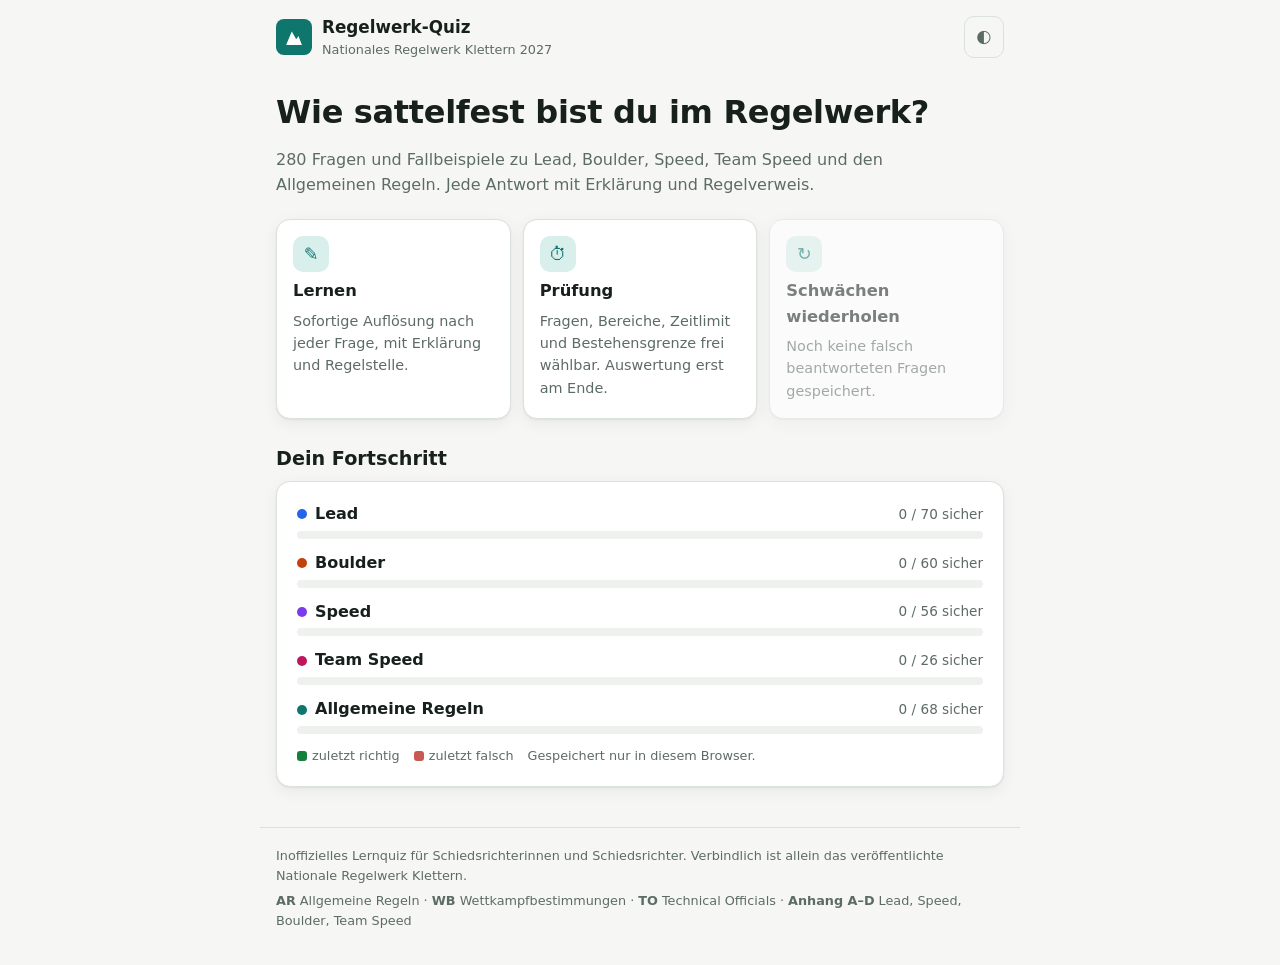
==== index.html @ 41e725f5 "Regelwerk-Quiz Klettern: 280 Fragen, Lern-, Prüfungs- und Wiederholmodus Co-Authored-By: Claude Opus" ====
<!doctype html>
<html lang="de">
<head>
  <meta charset="utf-8">
  <meta name="viewport" content="width=device-width, initial-scale=1">
  <title>Regelwerk-Quiz Klettern</title>
  <meta name="description" content="Lern- und Prüfungsquiz zum Nationalen Regelwerk Klettern für Schiedsrichterinnen und Schiedsrichter: Lead, Boulder, Speed, Team Speed und Allgemeine Regeln.">
  <meta name="theme-color" content="#0f766e">
  <link rel="icon" href="data:image/svg+xml,%3Csvg xmlns='http://www.w3.org/2000/svg' viewBox='0 0 32 32'%3E%3Crect width='32' height='32' rx='7' fill='%230f766e'/%3E%3Cpath d='M9 23l5-12 4 7 2-3 3 8z' fill='white'/%3E%3C/svg%3E">
  <link rel="stylesheet" href="styles.css">
</head>
<body>
  <header class="topbar">
    <button class="brand" id="homeBtn" type="button" aria-label="Zur Startseite">
      <span class="logo" aria-hidden="true">
        <svg viewBox="0 0 32 32"><rect width="32" height="32" rx="7"/><path d="M9 23l5-12 4 7 2-3 3 8z"/></svg>
      </span>
      <span class="brand-text">
        <strong>Regelwerk-Quiz</strong>
        <small>Nationales Regelwerk Klettern 2027</small>
      </span>
    </button>
    <button class="ghost small" id="themeBtn" type="button" aria-label="Farbschema wechseln">◐</button>
  </header>

  <main id="app" tabindex="-1"></main>

  <footer class="footer">
    <p>Inoffizielles Lernquiz für Schiedsrichterinnen und Schiedsrichter. Verbindlich ist allein das veröffentlichte Nationale Regelwerk Klettern.</p>
    <p class="abbr"><b>AR</b> Allgemeine Regeln · <b>WB</b> Wettkampfbestimmungen · <b>TO</b> Technical Officials · <b>Anhang A–D</b> Lead, Speed, Boulder, Team Speed</p>
  </footer>

  <script src="data/lead.js"></script>
  <script src="data/boulder.js"></script>
  <script src="data/speed.js"></script>
  <script src="data/teamspeed.js"></script>
  <script src="data/allgemein.js"></script>
  <script src="app.js"></script>
</body>
</html>
---- styles.css ----
:root {
  --bg: #f6f7f5;
  --surface: #ffffff;
  --surface-2: #eef1ee;
  --text: #17201d;
  --muted: #5d6b66;
  --border: #dbe1dd;
  --accent: #0f766e;
  --accent-strong: #0b5c56;
  --accent-soft: #d8efec;
  --on-accent: #ffffff;
  --ok: #15803d;
  --ok-soft: #dcf3e3;
  --bad: #b42318;
  --bad-soft: #fbe2df;
  --warn: #a15c07;
  --warn-soft: #fbecd2;
  --shadow: 0 1px 2px rgba(16, 24, 20, .06), 0 4px 16px rgba(16, 24, 20, .06);
  --radius: 14px;

  --c-lead: #2563eb;
  --c-boulder: #c2410c;
  --c-speed: #7c3aed;
  --c-teamspeed: #be185d;
  --c-allgemein: #0f766e;
  color-scheme: light;
}

@media (prefers-color-scheme: dark) {
  :root:not([data-theme="light"]) {
    --bg: #0f1412;
    --surface: #171e1b;
    --surface-2: #1f2824;
    --text: #e8eeeb;
    --muted: #9aa8a2;
    --border: #2c3833;
    --accent: #2dd4bf;
    --accent-strong: #5eead4;
    --accent-soft: #123a35;
    --on-accent: #06201d;
    --ok: #4ade80;
    --ok-soft: #12301d;
    --bad: #f87171;
    --bad-soft: #3a1513;
    --warn: #fbbf24;
    --warn-soft: #3a2a0c;
    --shadow: 0 1px 2px rgba(0, 0, 0, .3), 0 4px 16px rgba(0, 0, 0, .25);
    --c-lead: #60a5fa;
    --c-boulder: #fb923c;
    --c-speed: #a78bfa;
    --c-teamspeed: #f472b6;
    --c-allgemein: #2dd4bf;
    color-scheme: dark;
  }
}
:root[data-theme="dark"] {
  --bg: #0f1412;
  --surface: #171e1b;
  --surface-2: #1f2824;
  --text: #e8eeeb;
  --muted: #9aa8a2;
  --border: #2c3833;
  --accent: #2dd4bf;
  --accent-strong: #5eead4;
  --accent-soft: #123a35;
  --on-accent: #06201d;
  --ok: #4ade80;
  --ok-soft: #12301d;
  --bad: #f87171;
  --bad-soft: #3a1513;
  --warn: #fbbf24;
  --warn-soft: #3a2a0c;
  --shadow: 0 1px 2px rgba(0, 0, 0, .3), 0 4px 16px rgba(0, 0, 0, .25);
  --c-lead: #60a5fa;
  --c-boulder: #fb923c;
  --c-speed: #a78bfa;
  --c-teamspeed: #f472b6;
  --c-allgemein: #2dd4bf;
  color-scheme: dark;
}

* { box-sizing: border-box; }
html { -webkit-text-size-adjust: 100%; }
body {
  margin: 0;
  background: var(--bg);
  color: var(--text);
  font: 16px/1.55 system-ui, -apple-system, "Segoe UI", Roboto, "Helvetica Neue", Arial, sans-serif;
  min-height: 100vh;
  display: flex;
  flex-direction: column;
}
main { flex: 1; width: 100%; max-width: 760px; margin: 0 auto; padding: 8px 16px 40px; outline: none; }
h1, h2, h3 { line-height: 1.25; margin: 0 0 .5em; }
h1 { font-size: clamp(1.5rem, 4vw, 2rem); letter-spacing: -.01em; }
h2 { font-size: 1.2rem; }
h3 { font-size: 1rem; }
p { margin: 0 0 1em; }
button { font: inherit; color: inherit; cursor: pointer; }
:focus-visible { outline: 3px solid var(--accent); outline-offset: 2px; border-radius: 6px; }
main:focus-visible, main:focus { outline: none; }

/* Top bar */
.topbar {
  display: flex; align-items: center; justify-content: space-between;
  max-width: 760px; width: 100%; margin: 0 auto; padding: 14px 16px 6px;
}
.brand { display: flex; align-items: center; gap: 10px; background: none; border: 0; padding: 0; text-align: left; }
.logo svg { width: 36px; height: 36px; display: block; }
.logo rect { fill: var(--accent); }
.logo path { fill: var(--surface); }
.brand-text { display: flex; flex-direction: column; }
.brand-text strong { font-size: 1.05rem; }
.brand-text small { color: var(--muted); font-size: .8rem; }

/* Generic */
.card {
  background: var(--surface); border: 1px solid var(--border); border-radius: var(--radius);
  box-shadow: var(--shadow); padding: 20px;
}
.stack > * + * { margin-top: 16px; }
.muted { color: var(--muted); }
.small { font-size: .875rem; }
.row { display: flex; gap: 10px; flex-wrap: wrap; align-items: center; }
.spacer { flex: 1; }

.btn {
  display: inline-flex; align-items: center; justify-content: center; gap: 8px;
  border-radius: 10px; border: 1px solid transparent; padding: 11px 18px; font-weight: 600;
  background: var(--accent); color: var(--on-accent); min-height: 44px; transition: background .15s, transform .05s;
}
.btn:hover { background: var(--accent-strong); }
.btn:active { transform: translateY(1px); }
.btn:disabled { opacity: .45; cursor: not-allowed; }
.btn.secondary { background: var(--surface); color: var(--text); border-color: var(--border); }
.btn.secondary:hover { background: var(--surface-2); }
.btn.block { width: 100%; }
.ghost { background: none; border: 1px solid var(--border); border-radius: 10px; padding: 6px 10px; color: var(--muted); }
.ghost:hover { color: var(--text); background: var(--surface); }
.ghost.small { min-width: 40px; min-height: 40px; font-size: 1.1rem; }
.linkbtn { background: none; border: 0; padding: 0; color: var(--accent); font-weight: 600; text-decoration: underline; text-underline-offset: 3px; }

/* Home */
.hero { padding: 18px 0 6px; }
.hero p { color: var(--muted); max-width: 60ch; }
.modes { display: grid; gap: 12px; grid-template-columns: 1fr; }
@media (min-width: 640px) { .modes { grid-template-columns: repeat(3, 1fr); } }
.mode {
  text-align: left; background: var(--surface); border: 1px solid var(--border); border-radius: var(--radius);
  padding: 16px; box-shadow: var(--shadow); display: flex; flex-direction: column; gap: 6px; min-height: 100%;
  transition: border-color .15s, transform .1s;
}
.mode:hover:not(:disabled) { border-color: var(--accent); transform: translateY(-1px); }
.mode:disabled { opacity: .55; cursor: not-allowed; }
.mode .icon { width: 36px; height: 36px; border-radius: 10px; display: grid; place-items: center; background: var(--accent-soft); color: var(--accent); font-size: 1.1rem; }
.mode strong { font-size: 1.02rem; }
.mode span.desc { color: var(--muted); font-size: .9rem; }

.section-title { display: flex; align-items: baseline; justify-content: space-between; gap: 10px; margin: 28px 0 10px; }
.section-title h2 { margin: 0; }

.progress-list { display: grid; gap: 12px; }
.prog-row { display: grid; grid-template-columns: 1fr auto; gap: 4px 12px; align-items: center; }
.prog-row .label { display: flex; align-items: center; gap: 8px; font-weight: 600; }
.prog-row .nums { color: var(--muted); font-size: .85rem; font-variant-numeric: tabular-nums; }
.bar { grid-column: 1 / -1; height: 8px; border-radius: 99px; background: var(--surface-2); overflow: hidden; display: flex; }
.bar > i { display: block; height: 100%; }
.bar > i.ok { background: var(--ok); }
.bar > i.bad { background: var(--bad); opacity: .75; }
.legend { display: flex; gap: 14px; flex-wrap: wrap; font-size: .8rem; color: var(--muted); margin-top: 12px; }
.legend i { display: inline-block; width: 10px; height: 10px; border-radius: 3px; margin-right: 5px; vertical-align: -1px; }

.dot { width: 10px; height: 10px; border-radius: 50%; display: inline-block; flex: none; }
.d-lead { --dc: var(--c-lead); }
.d-boulder { --dc: var(--c-boulder); }
.d-speed { --dc: var(--c-speed); }
.d-teamspeed { --dc: var(--c-teamspeed); }
.d-allgemein { --dc: var(--c-allgemein); }
.dot { background: var(--dc); }

/* Setup */
.field { display: flex; flex-direction: column; gap: 8px; }
.field > label, .field > .flabel { font-weight: 600; }
.chips { display: flex; flex-wrap: wrap; gap: 8px; }
.chip {
  display: inline-flex; align-items: center; gap: 8px; border: 1px solid var(--border); background: var(--surface);
  border-radius: 99px; padding: 8px 14px; min-height: 40px; user-select: none; cursor: pointer;
}
.chip input { position: absolute; opacity: 0; pointer-events: none; }
.chip:has(input:checked) { border-color: var(--dc, var(--accent)); background: color-mix(in srgb, var(--dc, var(--accent)) 12%, var(--surface)); }
.chip:has(input:focus-visible) { outline: 3px solid var(--accent); outline-offset: 2px; }
.chip .cnt { color: var(--muted); font-size: .8rem; font-variant-numeric: tabular-nums; }
.chip.plain { --dc: var(--accent); }
.seg { display: inline-flex; align-self: flex-start; border: 1px solid var(--border); border-radius: 10px; overflow: hidden; flex-wrap: wrap; }
.seg label { padding: 8px 14px; cursor: pointer; border-right: 1px solid var(--border); min-height: 40px; display: inline-flex; align-items: center; }
.seg label:last-child { border-right: 0; }
.seg input { position: absolute; opacity: 0; pointer-events: none; }
.seg label:has(input:checked) { background: var(--accent); color: var(--on-accent); }
.seg label:has(input:focus-visible) { outline: 3px solid var(--accent); outline-offset: -3px; }
input[type="range"] { width: 100%; accent-color: var(--accent); }
.range-row { display: flex; align-items: center; gap: 12px; }
.range-row output { min-width: 3.5ch; font-weight: 700; font-variant-numeric: tabular-nums; text-align: right; }
.hint { font-size: .85rem; color: var(--muted); }

/* Quiz */
.quizbar { display: flex; align-items: center; gap: 12px; margin: 6px 0 14px; }
.quizbar .count { font-variant-numeric: tabular-nums; color: var(--muted); font-size: .9rem; white-space: nowrap; }
.quizbar .track { flex: 1; height: 6px; background: var(--surface-2); border-radius: 99px; overflow: hidden; }
.quizbar .track > i { display: block; height: 100%; background: var(--accent); transition: width .25s; }
.timer { font-variant-numeric: tabular-nums; font-weight: 700; padding: 4px 10px; border-radius: 8px; background: var(--surface-2); }
.timer.low { background: var(--bad-soft); color: var(--bad); }
.tags { display: flex; flex-wrap: wrap; gap: 6px; margin-bottom: 10px; }
.tag { font-size: .78rem; font-weight: 600; padding: 3px 9px; border-radius: 99px; background: var(--surface-2); color: var(--muted); display: inline-flex; align-items: center; gap: 6px; }
.tag.disc { background: color-mix(in srgb, var(--dc) 14%, var(--surface)); color: var(--text); }
.tag.case { background: var(--warn-soft); color: var(--warn); }
.lvl { letter-spacing: 1px; }
.question { font-size: 1.12rem; font-weight: 600; margin-bottom: 6px; }
.multi-hint { font-size: .85rem; color: var(--accent); font-weight: 600; margin-bottom: 12px; }
.options { display: grid; gap: 10px; margin-top: 12px; }
.opt {
  display: flex; align-items: flex-start; gap: 12px; width: 100%; text-align: left;
  border: 1.5px solid var(--border); border-radius: 12px; background: var(--surface); padding: 12px 14px; min-height: 52px;
  transition: border-color .12s, background .12s;
}
.opt:hover:not(:disabled) { border-color: var(--accent); }
.opt .mark {
  flex: none; width: 22px; height: 22px; border: 2px solid var(--border); border-radius: 50%; margin-top: 1px;
  display: grid; place-items: center; font-size: .8rem; font-weight: 800; color: transparent;
}
.opt.multi .mark { border-radius: 6px; }
.opt .key { flex: none; font-size: .75rem; color: var(--muted); border: 1px solid var(--border); border-radius: 5px; padding: 0 5px; margin-top: 2px; font-variant-numeric: tabular-nums; }
.opt .txt { flex: 1; }
.opt[aria-pressed="true"], .opt[aria-checked="true"] { border-color: var(--accent); background: var(--accent-soft); }
.opt[aria-checked="true"] .mark { border-color: var(--accent); background: var(--accent); color: var(--surface); }
.opt.correct { border-color: var(--ok); background: var(--ok-soft); }
.opt.correct .mark { border-color: var(--ok); background: var(--ok); color: var(--surface); }
.opt.wrong { border-color: var(--bad); background: var(--bad-soft); }
.opt.wrong .mark { border-color: var(--bad); background: var(--bad); color: var(--surface); }
.opt.missed { border-color: var(--ok); border-style: dashed; }
.opt.missed .mark { border-color: var(--ok); color: var(--ok); }
.opt:disabled { cursor: default; }

.feedback { margin-top: 16px; border-radius: 12px; padding: 14px 16px; border: 1px solid var(--border); background: var(--surface-2); }
.feedback.ok { border-color: color-mix(in srgb, var(--ok) 45%, transparent); background: var(--ok-soft); }
.feedback.bad { border-color: color-mix(in srgb, var(--bad) 45%, transparent); background: var(--bad-soft); }
.feedback .verdict { font-weight: 800; margin-bottom: 4px; }
.feedback.ok .verdict { color: var(--ok); }
.feedback.bad .verdict { color: var(--bad); }
.feedback p { margin: 0 0 8px; }
.ref { display: inline-flex; gap: 6px; align-items: center; font-size: .85rem; font-weight: 600; color: var(--muted); }
.ref b { color: var(--text); }
.actions { display: flex; gap: 10px; margin-top: 18px; flex-wrap: wrap; }
.actions .btn { flex: 1 1 160px; }
.kbd-hint { font-size: .78rem; color: var(--muted); margin-top: 10px; text-align: center; }
@media (hover: none) { .kbd-hint, .opt .key { display: none; } }

.navdots { display: flex; flex-wrap: wrap; gap: 6px; margin-top: 18px; }
.navdots button {
  width: 34px; height: 34px; border-radius: 8px; border: 1px solid var(--border); background: var(--surface);
  font-size: .8rem; font-variant-numeric: tabular-nums;
}
.navdots button.answered { background: var(--accent-soft); border-color: var(--accent); }
.navdots button.current { outline: 2px solid var(--accent); outline-offset: 1px; font-weight: 800; }

/* Results */
.score { display: flex; align-items: center; gap: 20px; flex-wrap: wrap; }
.ring { --p: 0; width: 120px; height: 120px; border-radius: 50%; flex: none;
  background: conic-gradient(var(--ring, var(--accent)) calc(var(--p) * 1%), var(--surface-2) 0);
  display: grid; place-items: center; }
.ring > div { width: 92px; height: 92px; border-radius: 50%; background: var(--surface); display: grid; place-items: center; font-size: 1.6rem; font-weight: 800; font-variant-numeric: tabular-nums; }
.verdict-badge { display: inline-block; font-weight: 800; padding: 4px 12px; border-radius: 99px; margin-bottom: 6px; }
.verdict-badge.pass { background: var(--ok-soft); color: var(--ok); }
.verdict-badge.fail { background: var(--bad-soft); color: var(--bad); }
.review { display: grid; gap: 10px; }
.review details { border: 1px solid var(--border); border-radius: 12px; background: var(--surface); padding: 12px 14px; }
.review summary { cursor: pointer; font-weight: 600; list-style: none; display: flex; gap: 10px; align-items: flex-start; }
.review summary::-webkit-details-marker { display: none; }
.review summary .x { color: var(--bad); font-weight: 900; flex: none; }
.review .ans { margin: 10px 0 6px; padding-left: 0; list-style: none; display: grid; gap: 4px; font-size: .92rem; }
.review .ans li { padding: 6px 10px; border-radius: 8px; background: var(--surface-2); }
.review .ans li.c { background: var(--ok-soft); }
.review .ans li.y { outline: 2px solid var(--bad); outline-offset: -2px; }
.review .ans li.c.y { outline-color: var(--ok); }

.empty { text-align: center; padding: 30px 10px; color: var(--muted); }

.footer { max-width: 760px; width: 100%; margin: 0 auto; padding: 18px 16px 28px; color: var(--muted); font-size: .8rem; border-top: 1px solid var(--border); }
.footer p { margin: 0 0 6px; }

.toast { position: fixed; left: 50%; bottom: 20px; transform: translateX(-50%); background: var(--text); color: var(--bg); padding: 10px 16px; border-radius: 10px; font-size: .9rem; box-shadow: var(--shadow); z-index: 10; }
@media (prefers-reduced-motion: reduce) { * { transition: none !important; } }
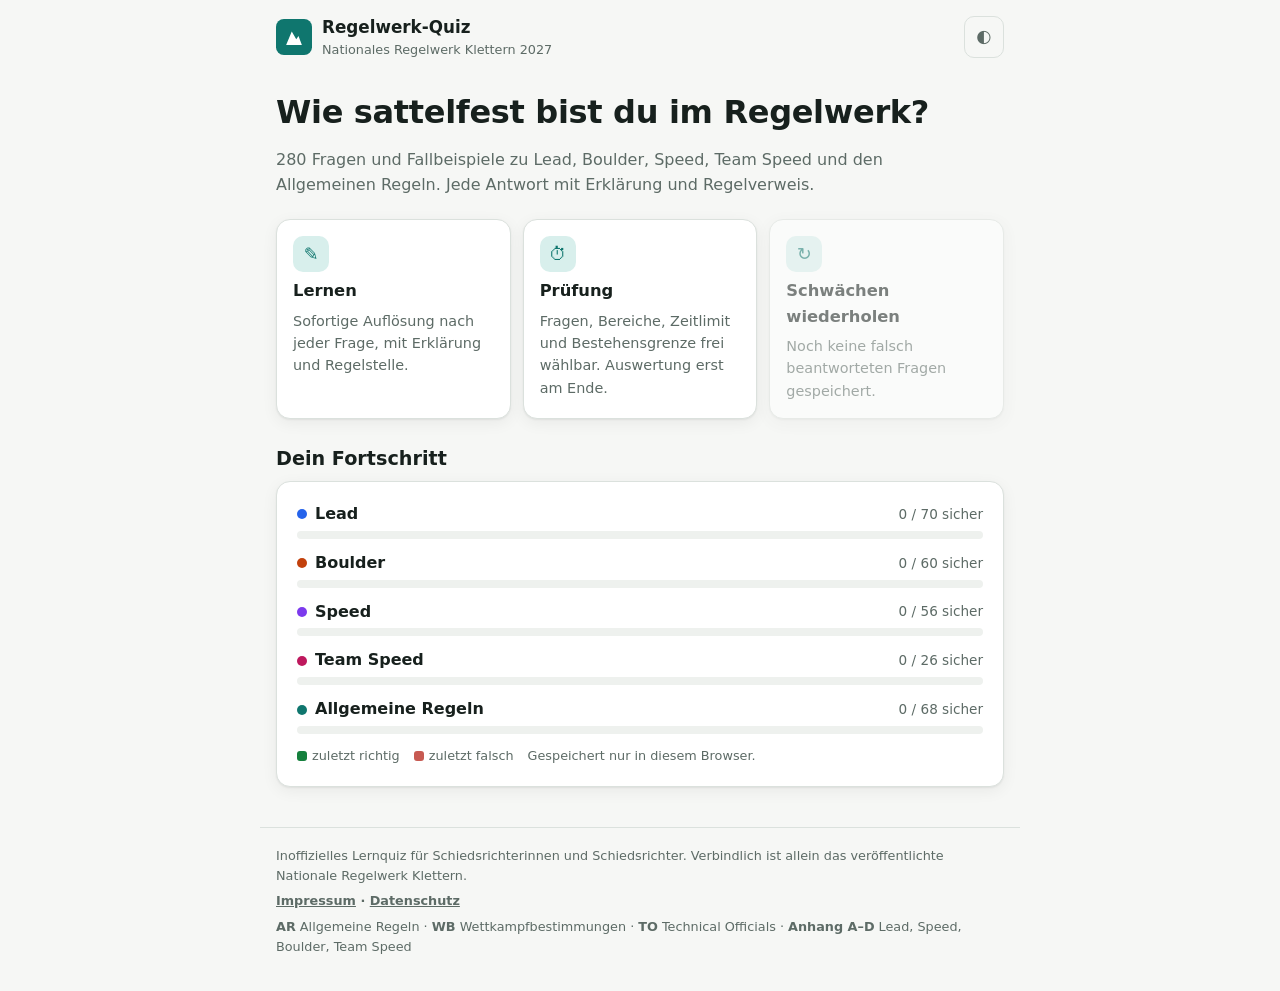
==== commit 8e785913: "Impressum und Datenschutz ergänzen, zwei Fragen präzisieren Co-Authored-By: Claude Opus 5.5 <noreply" ====
--- a/index.html
+++ b/index.html
@@ -27,6 +27,7 @@
 
   <footer class="footer">
     <p>Inoffizielles Lernquiz für Schiedsrichterinnen und Schiedsrichter. Verbindlich ist allein das veröffentlichte Nationale Regelwerk Klettern.</p>
+    <p class="footer-links"><a href="impressum.html">Impressum</a> · <a href="datenschutz.html">Datenschutz</a></p>
     <p class="abbr"><b>AR</b> Allgemeine Regeln · <b>WB</b> Wettkampfbestimmungen · <b>TO</b> Technical Officials · <b>Anhang A–D</b> Lead, Speed, Boulder, Team Speed</p>
   </footer>
 
--- a/styles.css
+++ b/styles.css
@@ -289,3 +289,13 @@
 
 .toast { position: fixed; left: 50%; bottom: 20px; transform: translateX(-50%); background: var(--text); color: var(--bg); padding: 10px 16px; border-radius: 10px; font-size: .9rem; box-shadow: var(--shadow); z-index: 10; }
 @media (prefers-reduced-motion: reduce) { * { transition: none !important; } }
+
+/* Rechtsseiten */
+.footer a { color: var(--muted); }
+.footer a:hover { color: var(--text); }
+.footer-links { font-weight: 600; }
+.legal { padding-top: 20px; }
+.legal .back { display: inline-block; margin-bottom: 10px; font-weight: 600; color: var(--accent); text-decoration: none; }
+.legal h2 { font-size: 1rem; margin: 22px 0 6px; }
+.legal .card h2:first-child { margin-top: 0; }
+.legal a { color: var(--accent); }
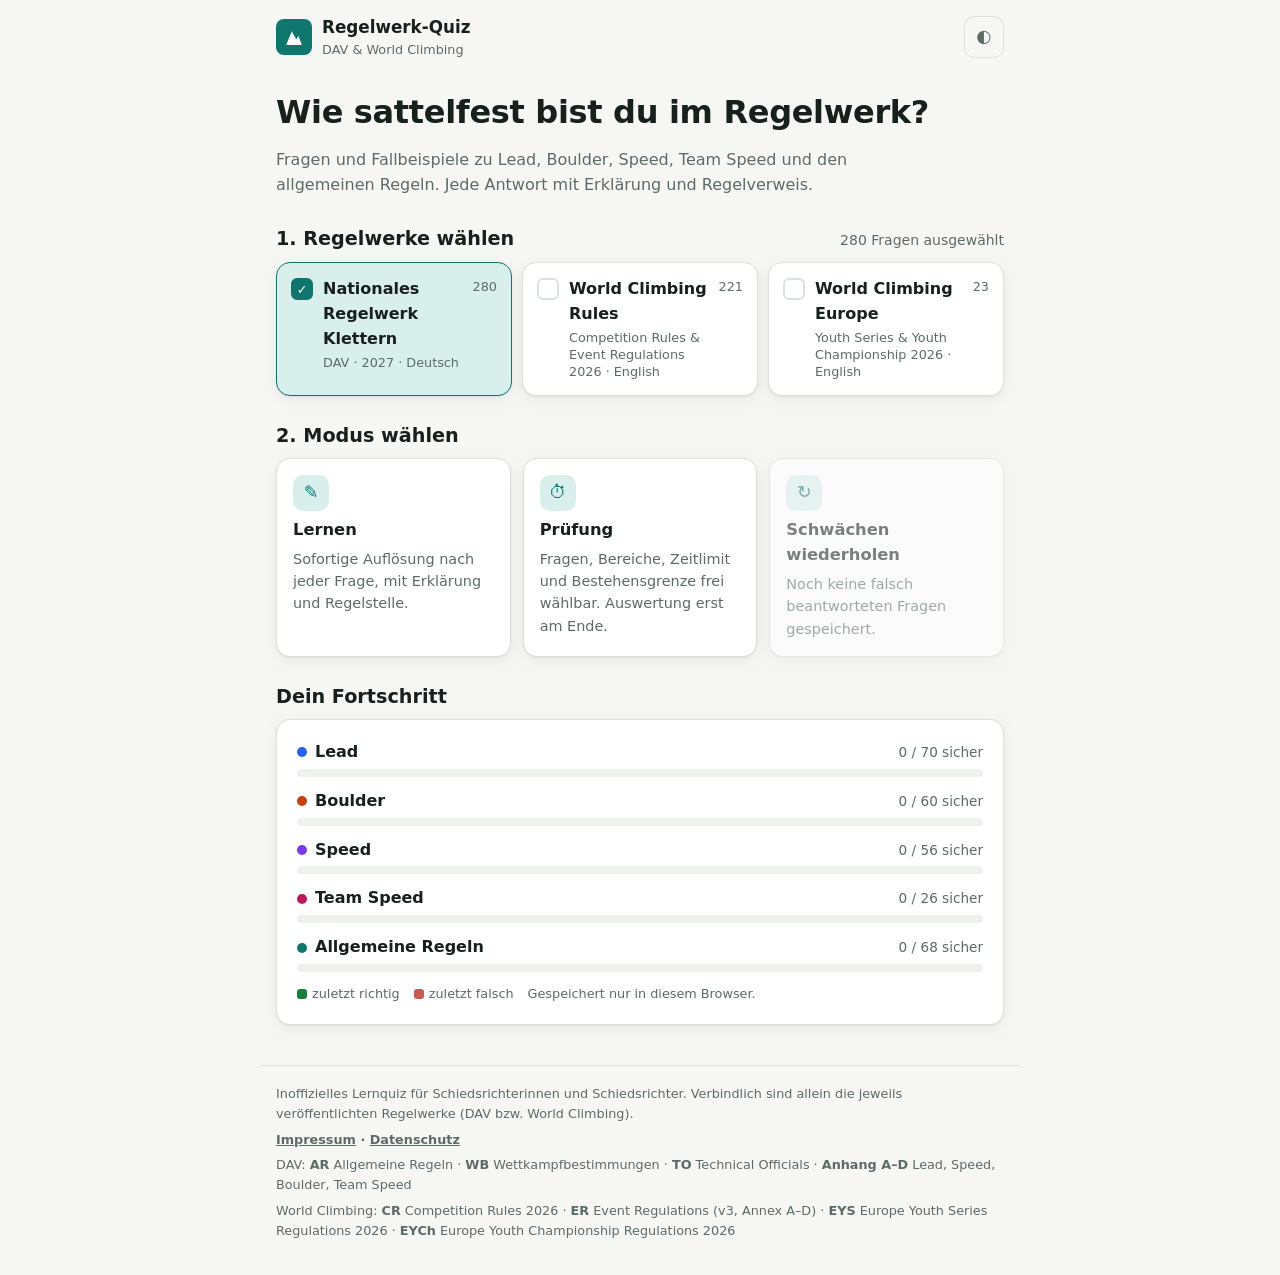
==== commit 1abcf8ca: "World-Climbing- und World-Climbing-Europe-Fragen (Englisch) mit Regelwerk-Auswahl Co-Authored-By: Cl" ====
--- a/index.html
+++ b/index.html
@@ -4,7 +4,7 @@
   <meta charset="utf-8">
   <meta name="viewport" content="width=device-width, initial-scale=1">
   <title>Regelwerk-Quiz Klettern</title>
-  <meta name="description" content="Lern- und Prüfungsquiz zum Nationalen Regelwerk Klettern für Schiedsrichterinnen und Schiedsrichter: Lead, Boulder, Speed, Team Speed und Allgemeine Regeln.">
+  <meta name="description" content="Lern- und Prüfungsquiz zum Nationalen Regelwerk Klettern für Schiedsrichterinnen und Schiedsrichter: Lead, Boulder, Speed, Team Speed und Allgemeine Regeln – nach DAV- und World-Climbing-Regelwerk.">
   <meta name="theme-color" content="#0f766e">
   <link rel="icon" href="data:image/svg+xml,%3Csvg xmlns='http://www.w3.org/2000/svg' viewBox='0 0 32 32'%3E%3Crect width='32' height='32' rx='7' fill='%230f766e'/%3E%3Cpath d='M9 23l5-12 4 7 2-3 3 8z' fill='white'/%3E%3C/svg%3E">
   <link rel="stylesheet" href="styles.css">
@@ -17,7 +17,7 @@
       </span>
       <span class="brand-text">
         <strong>Regelwerk-Quiz</strong>
-        <small>Nationales Regelwerk Klettern 2027</small>
+        <small>DAV &amp; World Climbing</small>
       </span>
     </button>
     <button class="ghost small" id="themeBtn" type="button" aria-label="Farbschema wechseln">◐</button>
@@ -26,9 +26,10 @@
   <main id="app" tabindex="-1"></main>
 
   <footer class="footer">
-    <p>Inoffizielles Lernquiz für Schiedsrichterinnen und Schiedsrichter. Verbindlich ist allein das veröffentlichte Nationale Regelwerk Klettern.</p>
+    <p>Inoffizielles Lernquiz für Schiedsrichterinnen und Schiedsrichter. Verbindlich sind allein die jeweils veröffentlichten Regelwerke (DAV bzw. World Climbing).</p>
     <p class="footer-links"><a href="impressum.html">Impressum</a> · <a href="datenschutz.html">Datenschutz</a></p>
-    <p class="abbr"><b>AR</b> Allgemeine Regeln · <b>WB</b> Wettkampfbestimmungen · <b>TO</b> Technical Officials · <b>Anhang A–D</b> Lead, Speed, Boulder, Team Speed</p>
+    <p class="abbr">DAV: <b>AR</b> Allgemeine Regeln · <b>WB</b> Wettkampfbestimmungen · <b>TO</b> Technical Officials · <b>Anhang A–D</b> Lead, Speed, Boulder, Team Speed</p>
+    <p class="abbr">World Climbing: <b>CR</b> Competition Rules 2026 · <b>ER</b> Event Regulations (v3, Annex A–D) · <b>EYS</b> Europe Youth Series Regulations 2026 · <b>EYCh</b> Europe Youth Championship Regulations 2026</p>
   </footer>
 
   <script src="data/lead.js"></script>
@@ -36,6 +37,11 @@
   <script src="data/speed.js"></script>
   <script src="data/teamspeed.js"></script>
   <script src="data/allgemein.js"></script>
+  <script src="data/wc_lead.js"></script>
+  <script src="data/wc_boulder.js"></script>
+  <script src="data/wc_speed.js"></script>
+  <script src="data/wc_general.js"></script>
+  <script src="data/wce.js"></script>
   <script src="app.js"></script>
 </body>
 </html>
--- a/styles.css
+++ b/styles.css
@@ -299,3 +299,25 @@
 .legal h2 { font-size: 1rem; margin: 22px 0 6px; }
 .legal .card h2:first-child { margin-top: 0; }
 .legal a { color: var(--accent); }
+
+/* Regelwerk-Auswahl */
+.rb-list { display: grid; gap: 10px; grid-template-columns: 1fr; }
+@media (min-width: 640px) { .rb-list { grid-template-columns: repeat(3, 1fr); } }
+.rb-card {
+  position: relative; display: flex; align-items: flex-start; gap: 10px; cursor: pointer;
+  background: var(--surface); border: 1.5px solid var(--border); border-radius: var(--radius);
+  padding: 14px; box-shadow: var(--shadow); transition: border-color .15s, background .15s;
+}
+.rb-card input { position: absolute; opacity: 0; pointer-events: none; }
+.rb-card:hover { border-color: var(--accent); }
+.rb-card:has(input:checked) { border-color: var(--accent); background: var(--accent-soft); }
+.rb-card:has(input:focus-visible) { outline: 3px solid var(--accent); outline-offset: 2px; }
+.rb-check { flex: none; width: 22px; height: 22px; border-radius: 6px; border: 2px solid var(--border); margin-top: 1px; display: grid; place-items: center; background: var(--surface); }
+.rb-card:has(input:checked) .rb-check { background: var(--accent); border-color: var(--accent); }
+.rb-card:has(input:checked) .rb-check::after { content: "✓"; color: var(--on-accent); font-size: .8rem; font-weight: 900; }
+.rb-text { flex: 1; display: flex; flex-direction: column; gap: 2px; }
+.rb-text small { color: var(--muted); font-size: .8rem; line-height: 1.35; }
+.rb-card .cnt { color: var(--muted); font-size: .8rem; font-variant-numeric: tabular-nums; }
+.rb-head { margin: 6px 0 -2px; font-size: .9rem; color: var(--muted); }
+.rb-head:first-child { margin-top: 0; }
+.rb-tag { background: var(--text); color: var(--bg); }
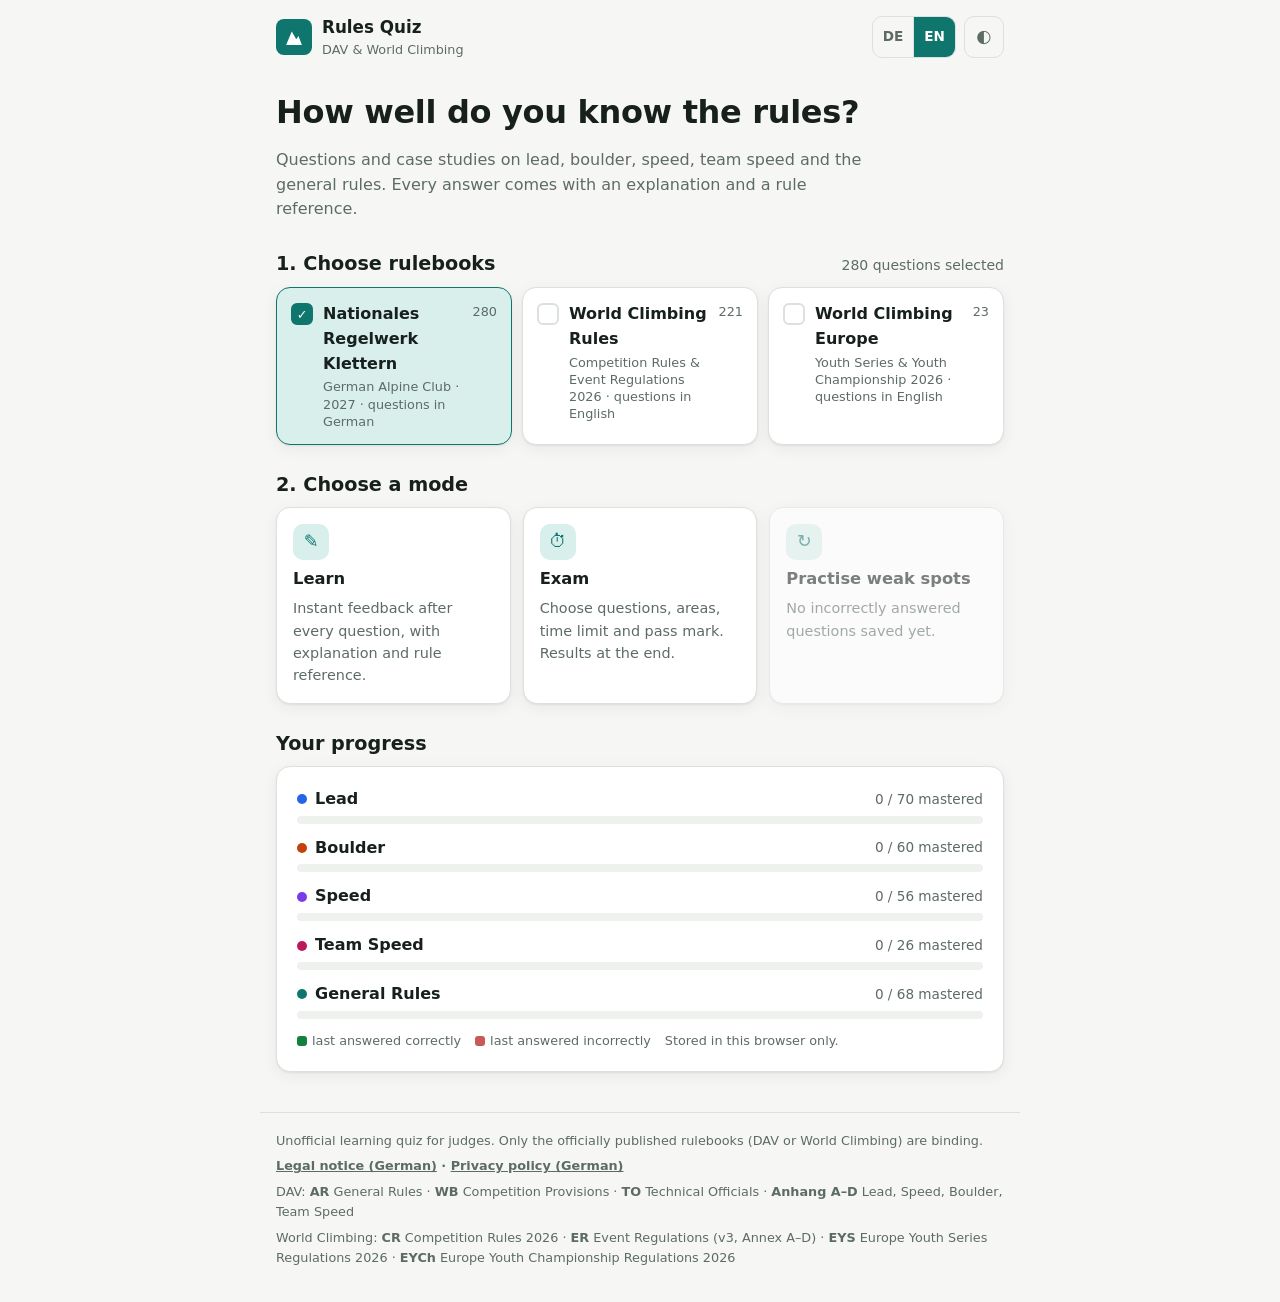
==== commit 948b1ae0: "Oberfläche zweisprachig (DE/EN) mit Sprachumschalter Co-Authored-By: Claude Opus 5.5 <noreply@anthro" ====
--- a/index.html
+++ b/index.html
@@ -16,19 +16,25 @@
         <svg viewBox="0 0 32 32"><rect width="32" height="32" rx="7"/><path d="M9 23l5-12 4 7 2-3 3 8z"/></svg>
       </span>
       <span class="brand-text">
-        <strong>Regelwerk-Quiz</strong>
+        <strong data-i18n="brand">Regelwerk-Quiz</strong>
         <small>DAV &amp; World Climbing</small>
       </span>
     </button>
-    <button class="ghost small" id="themeBtn" type="button" aria-label="Farbschema wechseln">◐</button>
+    <div class="top-actions">
+      <div class="lang-switch" role="group" aria-label="Sprache / Language">
+        <button type="button" data-lang="de" lang="de">DE</button>
+        <button type="button" data-lang="en" lang="en">EN</button>
+      </div>
+      <button class="ghost small" id="themeBtn" type="button" aria-label="Farbschema wechseln">◐</button>
+    </div>
   </header>
 
   <main id="app" tabindex="-1"></main>
 
   <footer class="footer">
-    <p>Inoffizielles Lernquiz für Schiedsrichterinnen und Schiedsrichter. Verbindlich sind allein die jeweils veröffentlichten Regelwerke (DAV bzw. World Climbing).</p>
-    <p class="footer-links"><a href="impressum.html">Impressum</a> · <a href="datenschutz.html">Datenschutz</a></p>
-    <p class="abbr">DAV: <b>AR</b> Allgemeine Regeln · <b>WB</b> Wettkampfbestimmungen · <b>TO</b> Technical Officials · <b>Anhang A–D</b> Lead, Speed, Boulder, Team Speed</p>
+    <p data-i18n="footerNote">Inoffizielles Lernquiz für Schiedsrichterinnen und Schiedsrichter. Verbindlich sind allein die jeweils veröffentlichten Regelwerke (DAV bzw. World Climbing).</p>
+    <p class="footer-links" data-i18n="footerLinks"><a href="impressum.html">Impressum</a> · <a href="datenschutz.html">Datenschutz</a></p>
+    <p class="abbr" data-i18n="footerAbbrDav">DAV: <b>AR</b> Allgemeine Regeln · <b>WB</b> Wettkampfbestimmungen · <b>TO</b> Technical Officials · <b>Anhang A–D</b> Lead, Speed, Boulder, Team Speed</p>
     <p class="abbr">World Climbing: <b>CR</b> Competition Rules 2026 · <b>ER</b> Event Regulations (v3, Annex A–D) · <b>EYS</b> Europe Youth Series Regulations 2026 · <b>EYCh</b> Europe Youth Championship Regulations 2026</p>
   </footer>
 
--- a/styles.css
+++ b/styles.css
@@ -321,3 +321,11 @@
 .rb-head { margin: 6px 0 -2px; font-size: .9rem; color: var(--muted); }
 .rb-head:first-child { margin-top: 0; }
 .rb-tag { background: var(--text); color: var(--bg); }
+
+/* Sprachumschalter */
+.top-actions { display: flex; align-items: center; gap: 8px; }
+.lang-switch { display: inline-flex; border: 1px solid var(--border); border-radius: 10px; overflow: hidden; }
+.lang-switch button { background: none; border: 0; min-width: 40px; min-height: 40px; padding: 0 10px; font-size: .85rem; font-weight: 700; color: var(--muted); }
+.lang-switch button + button { border-left: 1px solid var(--border); }
+.lang-switch button[aria-pressed="true"] { background: var(--accent); color: var(--on-accent); }
+.lang-switch button:hover:not([aria-pressed="true"]) { color: var(--text); background: var(--surface); }
